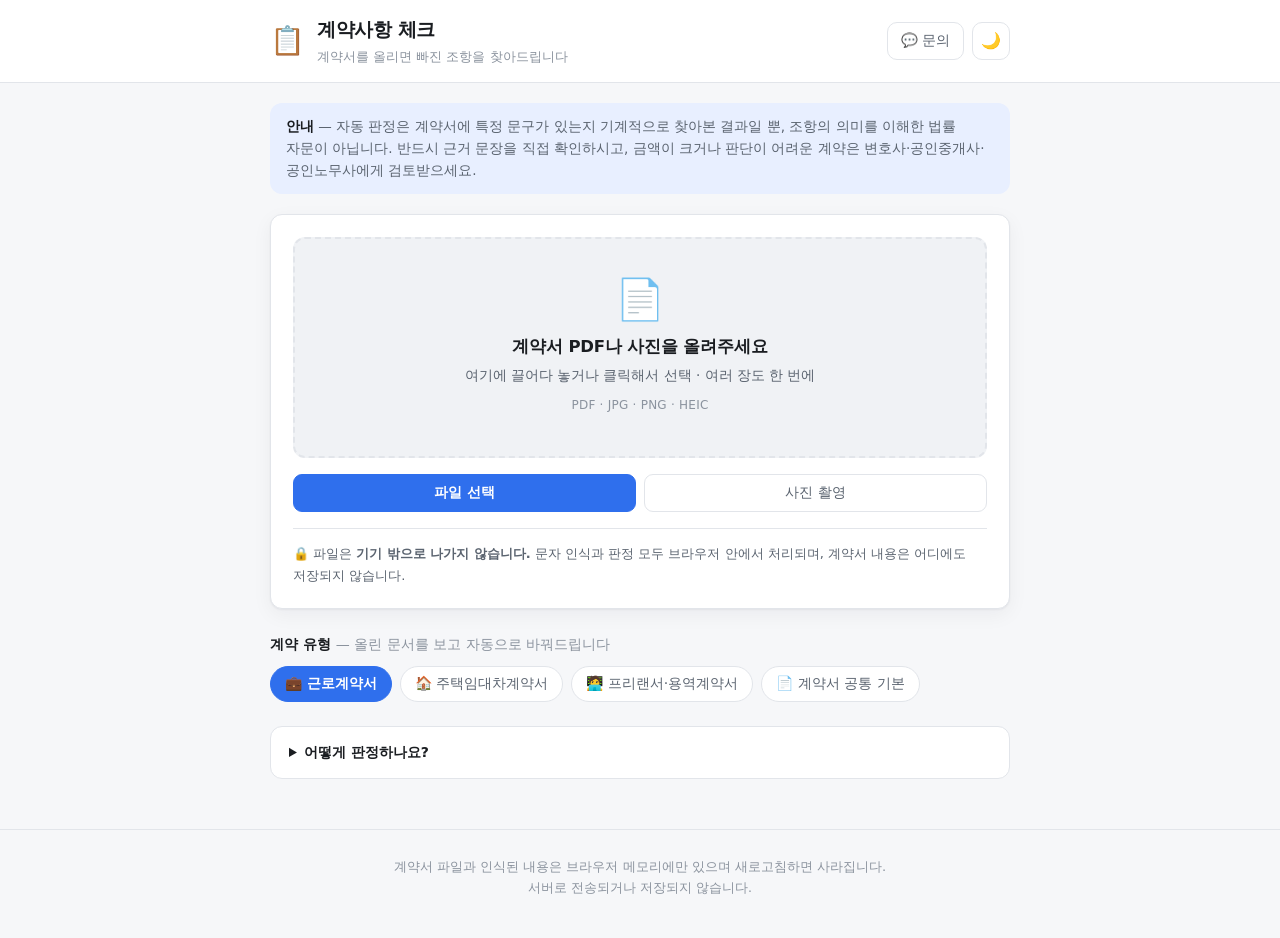
==== index.html @ d576b0f0 "Initial commit: 계약사항 체크 사이트 - PDF/이미지 업로드 후 브라우저 내 OCR로 계약 조항 자동 점검 - 근로/임대차/프리랜서/공통 4개 유형, 규칙 기반 매칭" ====
<!DOCTYPE html>
<html lang="ko">
<head>
  <meta charset="UTF-8">
  <meta name="viewport" content="width=device-width, initial-scale=1.0">
  <title>계약사항 체크 — 계약서를 올리면 자동으로 점검합니다</title>
  <meta name="description" content="근로계약서, 임대차계약서, 프리랜서 용역계약서 PDF나 사진을 올리면 브라우저에서 바로 문자 인식해 빠진 조항과 독소조항을 점검합니다.">
  <link rel="icon" href="data:image/svg+xml,<svg xmlns='http://www.w3.org/2000/svg' viewBox='0 0 100 100'><text y='.9em' font-size='90'>📋</text></svg>">
  <link rel="stylesheet" href="css/style.css">
</head>
<body>
  <a class="skip-link" href="#main">본문으로 건너뛰기</a>

  <header class="site-header">
    <div class="wrap header-inner">
      <div class="brand">
        <span class="brand-mark" aria-hidden="true">📋</span>
        <div>
          <h1>계약사항 체크</h1>
          <p class="brand-sub">계약서를 올리면 빠진 조항을 찾아드립니다</p>
        </div>
      </div>
      <div class="header-actions">
        <button type="button" id="feedbackBtn" class="ghost-btn">
          <span aria-hidden="true">💬</span> 문의
        </button>
        <button type="button" id="themeToggle" class="icon-btn" aria-label="화면 테마 전환">
          <span aria-hidden="true" id="themeIcon">🌙</span>
        </button>
      </div>
    </div>
  </header>

  <main id="main" class="wrap">

    <!-- ===== 1단계: 업로드 ===== -->
    <section id="uploadView">
      <p class="disclaimer" role="note">
        <strong>안내</strong> — 자동 판정은 계약서에 특정 문구가 있는지 기계적으로 찾아본 결과일 뿐,
        조항의 의미를 이해한 법률 자문이 아닙니다. 반드시 근거 문장을 직접 확인하시고,
        금액이 크거나 판단이 어려운 계약은 변호사·공인중개사·공인노무사에게 검토받으세요.
      </p>

      <div class="upload-card">
        <div id="dropzone" class="dropzone" tabindex="0" role="button"
             aria-label="계약서 파일 선택. 클릭하거나 파일을 끌어다 놓으세요.">
          <span class="dz-icon" aria-hidden="true">📄</span>
          <p class="dz-title">계약서 PDF나 사진을 올려주세요</p>
          <p class="dz-sub">여기에 끌어다 놓거나 클릭해서 선택 · 여러 장도 한 번에</p>
          <p class="dz-formats">PDF · JPG · PNG · HEIC</p>
        </div>

        <input type="file" id="fileInput" accept="application/pdf,image/*" multiple hidden>
        <input type="file" id="cameraInput" accept="image/*" capture="environment" multiple hidden>

        <div class="upload-actions">
          <button type="button" class="btn btn-primary" id="pickBtn">파일 선택</button>
          <button type="button" class="btn" id="cameraBtn">사진 촬영</button>
        </div>

        <p class="privacy-note">
          🔒 파일은 <strong>기기 밖으로 나가지 않습니다.</strong> 문자 인식과 판정 모두 브라우저 안에서 처리되며,
          계약서 내용은 어디에도 저장되지 않습니다.
        </p>
      </div>

      <div class="type-picker">
        <p class="picker-label">계약 유형 <span class="picker-hint">— 올린 문서를 보고 자동으로 바꿔드립니다</span></p>
        <div class="type-tabs-inner" id="typeTabs" role="tablist"></div>
      </div>

      <details class="how-it-works">
        <summary>어떻게 판정하나요?</summary>
        <ol>
          <li><strong>PDF는 텍스트를 그대로 읽습니다.</strong> 문자 인식을 거치지 않으므로 오차가 거의 없습니다.</li>
          <li><strong>사진과 스캔본만 문자 인식(OCR)을 씁니다.</strong> 흑백 변환·이진화·해상도 보정을 거쳐 인식률을 높입니다.</li>
          <li><strong>띄어쓰기를 모두 지우고 비교합니다.</strong> 문자 인식이 넣는 엉뚱한 공백을 무시하기 위해서입니다.</li>
          <li><strong>단어 하나가 아니라 조합으로 찾습니다.</strong> 예를 들어 임금 조항은 "임금·급여·보수" 중 하나와 "지급·계산·산정" 중 하나가 함께 있어야 인정합니다.</li>
          <li><strong>오탈자를 어느 정도 감안합니다.</strong> 인식 오류로 글자가 어긋나도 비슷하면 찾아냅니다.</li>
          <li><strong>본문으로 알 수 없는 항목은 판정하지 않습니다.</strong> 등기부 확인처럼 문서 밖의 일은 "직접 확인"으로 남깁니다.</li>
        </ol>
      </details>
    </section>

    <!-- ===== 2단계: 진행 중 ===== -->
    <section id="progressView" hidden aria-live="polite">
      <div class="progress-card">
        <div class="spinner" aria-hidden="true"></div>
        <p class="progress-message" id="progressMessage">준비 중…</p>
        <div class="progress" role="progressbar" aria-valuemin="0" aria-valuemax="100" aria-valuenow="0" id="workBar">
          <div class="progress-fill" id="workFill"></div>
        </div>
        <p class="progress-hint" id="progressHint">문자 인식은 사진 한 장에 10~30초 정도 걸립니다.</p>
        <button type="button" class="btn btn-ghost" id="cancelBtn">취소</button>
      </div>
    </section>

    <!-- ===== 3단계: 결과 ===== -->
    <section id="resultView" hidden>
      <div class="result-head">
        <div>
          <h2 id="resultTitle">근로계약서</h2>
          <p class="result-meta" id="resultMeta"></p>
        </div>
        <button type="button" class="btn" id="restartBtn">다른 계약서 올리기</button>
      </div>

      <div id="qualityWarning" class="warn-box" hidden></div>
      <div id="typeSuggestion" class="suggest-box" hidden></div>

      <div class="score-grid">
        <div class="score-cell st-danger-cell">
          <span class="score-value" id="countDanger">0</span>
          <span class="score-caption">위험 발견</span>
        </div>
        <div class="score-cell st-missing-cell">
          <span class="score-value" id="countMissing">0</span>
          <span class="score-caption">못 찾음</span>
        </div>
        <div class="score-cell st-review-cell">
          <span class="score-value" id="countReview">0</span>
          <span class="score-caption">직접 확인</span>
        </div>
        <div class="score-cell st-ok-cell">
          <span class="score-value" id="countOk">0</span>
          <span class="score-caption">확인됨</span>
        </div>
      </div>

      <p class="result-summary" id="resultSummary"></p>

      <div class="result-tabs">
        <div class="type-tabs-inner" id="resultTypeTabs" role="tablist"></div>
      </div>

      <div class="toolbar">
        <label class="switch">
          <input type="checkbox" id="filterToggle">
          <span>문제 있는 항목만 보기</span>
        </label>
        <div class="toolbar-actions">
          <button type="button" class="btn btn-ghost" id="printBtn">인쇄 / PDF 저장</button>
        </div>
      </div>

      <div id="checklist" class="checklist"></div>

      <details class="raw-text">
        <summary>인식된 원문 보기 <span id="rawCount" class="raw-count"></span></summary>
        <p class="raw-hint">판정이 이상하다면 여기서 문자 인식이 제대로 됐는지 확인해보세요. 글자가 심하게 깨졌다면 더 밝은 곳에서 정면으로 다시 찍어주세요.</p>
        <pre id="rawText"></pre>
      </details>
    </section>

    <div id="errorBox" class="error-box" hidden></div>
  </main>

  <footer class="site-footer">
    <div class="wrap">
      <p>계약서 파일과 인식된 내용은 브라우저 메모리에만 있으며 새로고침하면 사라집니다.</p>
      <p class="footer-sub">서버로 전송되거나 저장되지 않습니다.</p>
    </div>
  </footer>

  <!-- ===== 익명 문의함 ===== -->
  <dialog id="feedbackDialog" class="fb-dialog" aria-labelledby="fbTitle">
    <div class="fb-head">
      <h2 id="fbTitle">문의하기</h2>
      <button type="button" id="fbClose" class="icon-btn" aria-label="닫기">✕</button>
    </div>

    <p class="fb-anon">
      🕶️ <strong>익명으로 접수됩니다.</strong> 이메일이나 기기 정보 같은 신원 정보는 수집하지 않습니다.
      비밀번호는 기기 안에서 암호화되어 전송되며 저장되지 않습니다.
    </p>

    <div id="fbOffline" class="fb-offline" hidden>
      아직 문의함 서버가 연결되지 않았습니다. <code>js/config.js</code>에 Supabase 정보를 입력하면 바로 동작합니다.
      설정 방법은 <code>docs/supabase-setup.sql</code> 맨 위에 적혀 있습니다.
    </div>

    <div class="fb-tabs" role="tablist">
      <button type="button" id="fbTabWrite" class="fb-tab" role="tab" aria-selected="true">문의 남기기</button>
      <button type="button" id="fbTabLookup" class="fb-tab" role="tab" aria-selected="false">내 문의 확인</button>
    </div>

    <!-- 문의 작성 -->
    <div id="fbPanelWrite" class="fb-panel">
      <label class="fb-label" for="fbCategory">어떤 내용인가요?</label>
      <select id="fbCategory" class="fb-input">
        <option value="accuracy">판정이 틀렸어요</option>
        <option value="bug">오류 신고</option>
        <option value="idea">개선 제안</option>
        <option value="etc">기타</option>
      </select>

      <label class="fb-label" for="fbBody">불편한 점을 적어주세요</label>
      <textarea id="fbBody" class="fb-input fb-textarea" rows="6" maxlength="2000"
                placeholder="어떤 계약서를 올렸을 때, 어떤 항목이, 어떻게 잘못 나왔는지 적어주시면 고치는 데 큰 도움이 됩니다."></textarea>
      <p class="fb-count" id="fbCharCount">0 / 2000</p>

      <label class="fb-label" for="fbPassword">비밀번호</label>
      <input type="password" id="fbPassword" class="fb-input" autocomplete="new-password"
             placeholder="4자 이상 — 나중에 답변을 확인할 때 필요합니다">

      <div id="fbWriteError" class="fb-error" hidden></div>
      <button type="button" id="fbSubmit" class="btn btn-primary fb-action">문의 보내기</button>
    </div>

    <!-- 내 문의 조회 -->
    <div id="fbPanelLookup" class="fb-panel" hidden>
      <label class="fb-label" for="fbTicket">문의번호</label>
      <input type="text" id="fbTicket" class="fb-input fb-code-input" maxlength="8"
             autocomplete="off" placeholder="예: ABCD2345">

      <label class="fb-label" for="fbLookupPassword">비밀번호</label>
      <input type="password" id="fbLookupPassword" class="fb-input" autocomplete="off"
             placeholder="문의할 때 정한 비밀번호">

      <div id="fbLookupError" class="fb-error" hidden></div>
      <button type="button" id="fbLookup" class="btn btn-primary fb-action">조회하기</button>

      <p class="fb-note">
        문의번호를 잃어버리면 익명 특성상 글을 찾을 방법이 없습니다. 새로 문의를 남겨주세요.
      </p>
    </div>

    <!-- 접수 완료 / 조회 결과 -->
    <div id="fbPanelResult" class="fb-panel" hidden></div>
  </dialog>

  <script src="js/config.js"></script>
  <script src="js/data.js"></script>
  <script src="js/match.js"></script>
  <script src="js/extract.js"></script>
  <script src="js/app.js"></script>
  <script src="js/feedback.js"></script>
</body>
</html>
---- css/style.css ----
/* ===== 기본 토큰 ===== */
:root {
  --bg: #f6f7f9;
  --surface: #ffffff;
  --surface-2: #f0f2f5;
  --border: #e2e5ea;
  --text: #1a1d21;
  --text-soft: #5b6470;
  --text-faint: #8b939e;
  --accent: #2f6fed;
  --accent-soft: #e8efff;

  --must: #c2410c;  --must-bg: #fff1e8;
  --good: #3f6212;  --good-bg: #f0f7e4;
  --risk: #b91c1c;  --risk-bg: #fdeaea;

  --ok: #16794a;      --ok-bg: #e7f5ee;
  --missing: #92400e; --missing-bg: #fdf3e3;
  --danger: #b91c1c;  --danger-bg: #fdeaea;
  --review: #1e5aa8;  --review-bg: #e8f0fb;
  --manual: #5b6470;  --manual-bg: #eef0f3;

  --radius: 12px;
  --shadow: 0 1px 2px rgba(16, 24, 40, .05), 0 6px 20px rgba(16, 24, 40, .05);
}

html[data-theme="dark"] {
  --bg: #14171c;
  --surface: #1c2026;
  --surface-2: #23282f;
  --border: #333a43;
  --text: #e8eaee;
  --text-soft: #a3acb8;
  --text-faint: #78818d;
  --accent: #6fa0ff;
  --accent-soft: #1e2c47;

  --must: #fb923c;  --must-bg: #3a2415;
  --good: #a3c76d;  --good-bg: #23301a;
  --risk: #f87171;  --risk-bg: #3a1d1d;

  --ok: #4ade80;      --ok-bg: #14301f;
  --missing: #fbbf24; --missing-bg: #33280f;
  --danger: #f87171;  --danger-bg: #3a1d1d;
  --review: #7dabff;  --review-bg: #1a2942;
  --manual: #a3acb8;  --manual-bg: #262b33;

  --shadow: 0 1px 2px rgba(0, 0, 0, .3), 0 6px 20px rgba(0, 0, 0, .25);
}

* { box-sizing: border-box; }
html { -webkit-text-size-adjust: 100%; }

body {
  margin: 0;
  background: var(--bg);
  color: var(--text);
  font-family: "Pretendard", -apple-system, BlinkMacSystemFont, "Segoe UI",
               "Malgun Gothic", "맑은 고딕", system-ui, sans-serif;
  line-height: 1.65;
  word-break: keep-all;
}

.wrap { width: 100%; max-width: 780px; margin: 0 auto; padding: 0 20px; }

.skip-link { position: absolute; left: -9999px; }
.skip-link:focus {
  left: 12px; top: 12px; z-index: 100;
  background: var(--surface); padding: 10px 16px;
  border-radius: 8px; border: 1px solid var(--border);
}

/* ===== 헤더 ===== */
.site-header {
  background: var(--surface);
  border-bottom: 1px solid var(--border);
  position: sticky; top: 0; z-index: 20;
}
.header-inner {
  display: flex; align-items: center; justify-content: space-between;
  gap: 16px; padding-top: 14px; padding-bottom: 14px;
}
.brand { display: flex; align-items: center; gap: 12px; }
.brand-mark { font-size: 28px; line-height: 1; }
.brand h1 { margin: 0; font-size: 19px; font-weight: 700; letter-spacing: -.02em; }
.brand-sub { margin: 1px 0 0; font-size: 13px; color: var(--text-faint); }

.header-actions { display: flex; align-items: center; gap: 8px; flex-shrink: 0; }

.icon-btn {
  width: 38px; height: 38px; border-radius: 10px;
  border: 1px solid var(--border); background: var(--surface);
  color: var(--text); font-size: 16px; cursor: pointer; flex-shrink: 0;
}
.icon-btn:hover { background: var(--surface-2); }

.ghost-btn {
  height: 38px; padding: 0 13px; border-radius: 10px;
  border: 1px solid var(--border); background: var(--surface);
  color: var(--text-soft); font-size: 13.5px; font-family: inherit;
  cursor: pointer; white-space: nowrap;
}
.ghost-btn:hover { background: var(--surface-2); color: var(--text); }

/* ===== 문의함 ===== */
.fb-dialog {
  width: min(520px, calc(100vw - 32px));
  padding: 22px; border: 1px solid var(--border); border-radius: 14px;
  background: var(--surface); color: var(--text);
  box-shadow: 0 20px 60px rgba(0, 0, 0, .25);
}
.fb-dialog::backdrop { background: rgba(10, 12, 16, .5); }

.fb-head {
  display: flex; align-items: center; justify-content: space-between;
  gap: 12px; margin-bottom: 14px;
}
.fb-head h2 { margin: 0; font-size: 18px; letter-spacing: -.02em; }

.fb-anon {
  margin: 0 0 14px; padding: 11px 14px;
  background: var(--surface-2); border-radius: 10px;
  font-size: 12.5px; color: var(--text-soft); line-height: 1.6;
}
.fb-anon strong { color: var(--text); }

.fb-offline {
  margin: 0 0 14px; padding: 11px 14px;
  background: var(--missing-bg); color: var(--missing);
  border-radius: 10px; font-size: 12.5px; line-height: 1.6;
}
.fb-offline code {
  background: rgba(0, 0, 0, .08); padding: 1px 5px; border-radius: 4px; font-size: 12px;
}

.fb-tabs {
  display: flex; gap: 6px; margin-bottom: 16px;
  padding: 4px; background: var(--surface-2); border-radius: 10px;
}
.fb-tab {
  flex: 1; padding: 8px 10px; border: none; border-radius: 7px;
  background: transparent; color: var(--text-soft);
  font-size: 13.5px; font-family: inherit; font-weight: 500; cursor: pointer;
}
.fb-tab[aria-selected="true"] {
  background: var(--surface); color: var(--text); font-weight: 600;
  box-shadow: 0 1px 3px rgba(0, 0, 0, .08);
}

.fb-label {
  display: block; margin: 14px 0 6px;
  font-size: 13px; font-weight: 600; color: var(--text-soft);
}
.fb-panel > .fb-label:first-child { margin-top: 0; }

.fb-input {
  width: 100%; padding: 10px 12px;
  border: 1px solid var(--border); border-radius: 9px;
  background: var(--bg); color: var(--text);
  font-size: 14px; font-family: inherit;
}
.fb-input:focus { outline: 2px solid var(--accent); outline-offset: -1px; border-color: var(--accent); }
.fb-input:disabled { opacity: .55; cursor: not-allowed; }

.fb-textarea { resize: vertical; min-height: 110px; line-height: 1.6; }
.fb-code-input { font-size: 17px; letter-spacing: .16em; text-transform: uppercase; font-weight: 600; }
.fb-count { margin: 5px 0 0; font-size: 11.5px; color: var(--text-faint); text-align: right; }

.fb-error {
  margin-top: 12px; padding: 10px 13px;
  background: var(--danger-bg); color: var(--danger);
  border-radius: 9px; font-size: 13px;
}

.fb-action { width: 100%; margin-top: 16px; padding: 11px; }
.fb-action:disabled { opacity: .55; cursor: not-allowed; }

.fb-note { margin: 14px 0 0; font-size: 12.5px; color: var(--text-faint); line-height: 1.6; }

.fb-result-title { margin: 0 0 14px; font-size: 16px; font-weight: 700; }

.fb-ticket {
  display: flex; align-items: center; justify-content: space-between; gap: 12px;
  padding: 16px 18px; background: var(--accent-soft); border-radius: 11px;
}
.fb-ticket strong {
  font-size: 25px; letter-spacing: .16em; font-weight: 700;
  color: var(--accent); font-variant-numeric: tabular-nums;
}

.fb-view-head { display: flex; align-items: center; gap: 10px; flex-wrap: wrap; margin-bottom: 12px; }
.fb-view-meta { font-size: 12.5px; color: var(--text-faint); }

.fb-status { padding: 3px 10px; border-radius: 999px; font-size: 12px; font-weight: 700; }
.fb-status-received  { background: var(--manual-bg);  color: var(--manual); }
.fb-status-reviewing { background: var(--review-bg);  color: var(--review); }
.fb-status-done      { background: var(--ok-bg);      color: var(--ok); }
.fb-status-rejected  { background: var(--missing-bg); color: var(--missing); }

.fb-view-body {
  margin: 0; padding: 13px 15px;
  background: var(--surface-2); border-radius: 10px;
  font-size: 13.5px; line-height: 1.7; white-space: pre-wrap;
}

.fb-reply {
  margin-top: 12px; padding: 13px 15px;
  background: var(--ok-bg); border-radius: 10px;
}
.fb-reply-label {
  display: block; margin-bottom: 5px;
  font-size: 12px; font-weight: 700; color: var(--ok);
}
.fb-reply-text { margin: 0; font-size: 13.5px; line-height: 1.7; white-space: pre-wrap; }

.fb-panel .btn { width: 100%; margin-top: 16px; }
.fb-ticket .btn { width: auto; margin-top: 0; flex-shrink: 0; }

/* ===== 공통 박스 ===== */
.disclaimer {
  margin: 20px 0 0; padding: 12px 16px;
  background: var(--accent-soft); border-radius: var(--radius);
  font-size: 13.5px; color: var(--text-soft);
}
.disclaimer strong { color: var(--text); }

.warn-box, .suggest-box, .error-box {
  margin: 16px 0 0; padding: 12px 16px;
  border-radius: var(--radius); font-size: 13.5px;
}
.warn-box { background: var(--missing-bg); color: var(--missing); }
.suggest-box { background: var(--review-bg); color: var(--review); }
.error-box { background: var(--danger-bg); color: var(--danger); }

/* ===== 업로드 ===== */
.upload-card {
  margin-top: 20px; padding: 22px;
  background: var(--surface); border: 1px solid var(--border);
  border-radius: var(--radius); box-shadow: var(--shadow);
}

.dropzone {
  padding: 40px 20px; text-align: center; cursor: pointer;
  border: 2px dashed var(--border); border-radius: var(--radius);
  background: var(--surface-2); transition: border-color .15s, background .15s;
}
.dropzone:hover, .dropzone:focus-visible, .dropzone.is-over {
  border-color: var(--accent); background: var(--accent-soft); outline: none;
}
.dz-icon { font-size: 40px; line-height: 1; }
.dz-title { margin: 12px 0 4px; font-size: 16.5px; font-weight: 700; letter-spacing: -.01em; }
.dz-sub { margin: 0; font-size: 13.5px; color: var(--text-soft); }
.dz-formats { margin: 10px 0 0; font-size: 12px; color: var(--text-faint); letter-spacing: .02em; }

.upload-actions { display: flex; gap: 8px; margin-top: 16px; }
.upload-actions .btn { flex: 1; }

.privacy-note {
  margin: 16px 0 0; padding-top: 14px; border-top: 1px solid var(--border);
  font-size: 13px; color: var(--text-soft);
}

/* ===== 유형 선택 ===== */
.type-picker { margin-top: 24px; }
.picker-label { margin: 0 0 10px; font-size: 14px; font-weight: 600; }
.picker-hint { font-weight: 400; color: var(--text-faint); }

.result-tabs { margin: 20px 0 0; }

.type-tabs-inner {
  display: flex; gap: 8px; flex-wrap: wrap;
}

.type-tab {
  display: inline-flex; align-items: center; gap: 7px;
  padding: 8px 14px; border: 1px solid var(--border); border-radius: 999px;
  background: var(--surface); color: var(--text-soft);
  font-size: 14px; font-family: inherit; font-weight: 500;
  white-space: nowrap; cursor: pointer;
  transition: background .15s, color .15s, border-color .15s;
}
.type-tab:hover { background: var(--surface-2); }
.type-tab[aria-selected="true"] {
  background: var(--accent); border-color: var(--accent); color: #fff; font-weight: 600;
}

/* ===== 설명 아코디언 ===== */
.how-it-works {
  margin-top: 24px; padding: 14px 18px;
  background: var(--surface); border: 1px solid var(--border); border-radius: var(--radius);
  font-size: 13.5px; color: var(--text-soft);
}
.how-it-works summary { cursor: pointer; font-weight: 600; color: var(--text); font-size: 14px; }
.how-it-works ol { margin: 12px 0 0; padding-left: 20px; }
.how-it-works li { margin-bottom: 7px; }
.how-it-works strong { color: var(--text); }

/* ===== 진행 ===== */
.progress-card {
  margin-top: 40px; padding: 34px 24px; text-align: center;
  background: var(--surface); border: 1px solid var(--border);
  border-radius: var(--radius); box-shadow: var(--shadow);
}
.spinner {
  width: 34px; height: 34px; margin: 0 auto 16px;
  border: 3px solid var(--border); border-top-color: var(--accent);
  border-radius: 50%; animation: spin .8s linear infinite;
}
@keyframes spin { to { transform: rotate(360deg); } }

.progress-message { margin: 0 0 16px; font-size: 15px; font-weight: 600; }

.progress {
  height: 8px; background: var(--surface-2);
  border-radius: 999px; overflow: hidden;
}
.progress-fill {
  height: 100%; width: 0; background: var(--accent);
  border-radius: 999px; transition: width .3s ease;
}
.progress-fill.indeterminate {
  width: 35%; animation: slide 1.2s ease-in-out infinite;
}
@keyframes slide {
  0% { margin-left: 0; } 50% { margin-left: 65%; } 100% { margin-left: 0; }
}

.progress-hint { margin: 14px 0 18px; font-size: 13px; color: var(--text-faint); }

/* ===== 결과 요약 ===== */
.result-head {
  display: flex; align-items: flex-start; justify-content: space-between;
  gap: 16px; margin-top: 24px;
}
.result-head h2 { margin: 0; font-size: 21px; letter-spacing: -.02em; }
.result-meta { margin: 5px 0 0; font-size: 13px; color: var(--text-faint); }

.score-grid {
  display: grid; grid-template-columns: repeat(4, 1fr);
  gap: 8px; margin-top: 20px;
}
.score-cell {
  padding: 14px 10px; text-align: center;
  border-radius: var(--radius); border: 1px solid var(--border);
  background: var(--surface);
}
.score-value {
  display: block; font-size: 24px; font-weight: 700;
  font-variant-numeric: tabular-nums; letter-spacing: -.02em; line-height: 1.2;
}
.score-caption { font-size: 12px; color: var(--text-faint); }

.st-danger-cell  { background: var(--danger-bg); }
.st-danger-cell  .score-value { color: var(--danger); }
.st-missing-cell { background: var(--missing-bg); }
.st-missing-cell .score-value { color: var(--missing); }
.st-review-cell  { background: var(--review-bg); }
.st-review-cell  .score-value { color: var(--review); }
.st-ok-cell      { background: var(--ok-bg); }
.st-ok-cell      .score-value { color: var(--ok); }

.result-summary { margin: 16px 0 0; font-size: 14px; color: var(--text-soft); }
.result-summary strong { color: var(--danger); }

/* ===== 툴바 ===== */
.toolbar {
  display: flex; align-items: center; justify-content: space-between;
  flex-wrap: wrap; gap: 12px;
  margin-top: 20px; padding-top: 16px; border-top: 1px solid var(--border);
}
.switch {
  display: inline-flex; align-items: center; gap: 8px;
  font-size: 14px; color: var(--text-soft); cursor: pointer; user-select: none;
}
.switch input { width: 16px; height: 16px; accent-color: var(--accent); cursor: pointer; }
.toolbar-actions { display: flex; gap: 8px; }

.btn {
  padding: 9px 16px; border-radius: 9px;
  border: 1px solid var(--border); background: var(--surface);
  color: var(--text-soft); font-size: 14px; font-family: inherit; cursor: pointer;
  transition: background .15s, color .15s;
}
.btn:hover { background: var(--surface-2); color: var(--text); }
.btn-primary {
  background: var(--accent); border-color: var(--accent);
  color: #fff; font-weight: 600;
}
.btn-primary:hover { background: var(--accent); color: #fff; opacity: .9; }

/* ===== 체크리스트 ===== */
.checklist { margin: 22px 0 0; }
.section { margin-bottom: 28px; }
.section-title {
  margin: 0 0 12px; font-size: 15px; font-weight: 700;
  color: var(--text-soft); letter-spacing: -.01em;
}

.item-list { list-style: none; margin: 0; padding: 0; display: flex; flex-direction: column; gap: 10px; }

.item {
  padding: 15px 17px;
  background: var(--surface); border: 1px solid var(--border);
  border-left: 3px solid var(--border); border-radius: var(--radius);
}
.item-danger  { border-left-color: var(--danger); }
.item-missing { border-left-color: var(--missing); }
.item-review  { border-left-color: var(--review); }
.item-manual  { border-left-color: var(--manual); }
.item-ok      { border-left-color: var(--ok); }

.item-head { display: flex; align-items: baseline; flex-wrap: wrap; gap: 8px; }
.item-title { font-size: 15px; font-weight: 600; letter-spacing: -.01em; }

.status-badge {
  flex-shrink: 0; padding: 2px 9px; border-radius: 6px;
  font-size: 11.5px; font-weight: 700; line-height: 1.6;
}
.st-ok      { background: var(--ok-bg);      color: var(--ok); }
.st-missing { background: var(--missing-bg); color: var(--missing); }
.st-danger  { background: var(--danger-bg);  color: var(--danger); }
.st-review  { background: var(--review-bg);  color: var(--review); }
.st-manual  { background: var(--manual-bg);  color: var(--manual); }

.badge {
  flex-shrink: 0; padding: 2px 8px; border-radius: 999px;
  font-size: 11px; font-weight: 700; line-height: 1.6;
}
.level-must { background: var(--must-bg); color: var(--must); }
.level-good { background: var(--good-bg); color: var(--good); }
.level-risk { background: var(--risk-bg); color: var(--risk); }

.item-desc { margin: 7px 0 0; font-size: 13.5px; color: var(--text-soft); }
.item-note { margin: 8px 0 0; font-size: 13px; color: var(--text-faint); font-style: italic; }

.evidence {
  margin: 11px 0 0; padding: 10px 13px;
  background: var(--surface-2); border-radius: 9px;
}
.evidence-label {
  display: block; font-size: 11.5px; font-weight: 700;
  color: var(--text-faint); margin-bottom: 4px;
}
.evidence-text { margin: 0; font-size: 13px; color: var(--text-soft); line-height: 1.6; }
.evidence-text mark {
  background: var(--accent-soft); color: var(--text);
  padding: 1px 3px; border-radius: 3px; font-weight: 600;
}

.override {
  display: inline-flex; align-items: center; gap: 7px;
  margin-top: 12px; font-size: 13px; color: var(--text-faint);
  cursor: pointer; user-select: none;
}
.override input { width: 15px; height: 15px; accent-color: var(--ok); cursor: pointer; }

.empty-state { text-align: center; padding: 36px 20px; color: var(--text-faint); font-size: 15px; }

/* ===== 원문 ===== */
.raw-text {
  margin-top: 26px; padding: 14px 18px;
  background: var(--surface); border: 1px solid var(--border); border-radius: var(--radius);
}
.raw-text summary { cursor: pointer; font-weight: 600; font-size: 14px; }
.raw-count { font-weight: 400; color: var(--text-faint); font-size: 12.5px; }
.raw-hint { margin: 12px 0 0; font-size: 13px; color: var(--text-faint); }
.raw-text pre {
  margin: 10px 0 0; padding: 12px; max-height: 380px; overflow: auto;
  background: var(--surface-2); border-radius: 8px;
  font-size: 12.5px; line-height: 1.7; white-space: pre-wrap; word-break: break-all;
}

/* ===== 푸터 ===== */
.site-footer {
  margin-top: 50px; padding: 26px 0 40px; border-top: 1px solid var(--border);
  font-size: 13px; color: var(--text-faint); text-align: center;
}
.site-footer p { margin: 0; }
.footer-sub { margin-top: 4px; font-size: 12.5px; }

/* ===== 모바일 ===== */
@media (max-width: 560px) {
  .wrap { padding: 0 14px; }
  .upload-card { padding: 16px; }
  .dropzone { padding: 30px 14px; }
  .score-grid { grid-template-columns: repeat(2, 1fr); }
  .result-head { flex-direction: column; }
  .result-head .btn { width: 100%; }
  .toolbar { flex-direction: column; align-items: stretch; }
  .toolbar-actions .btn { width: 100%; }
  .brand-sub { display: none; }
  .upload-actions { flex-direction: column; }
  .fb-dialog { width: calc(100vw - 20px); padding: 18px 16px; }
  .fb-ticket { flex-direction: column; gap: 10px; }
  .fb-ticket .btn { width: 100%; }
}

/* ===== 인쇄 ===== */
@media print {
  :root {
    --bg: #fff; --surface: #fff; --surface-2: #f7f7f7;
    --border: #ccc; --text: #000; --text-soft: #333;
  }
  .site-header, .toolbar, .site-footer, .skip-link,
  .result-tabs, .raw-text, .restart, #restartBtn, .fb-dialog { display: none !important; }
  .item, .score-cell { box-shadow: none; break-inside: avoid; }
  body { font-size: 12px; }
  .item-desc { font-size: 11px; }
}
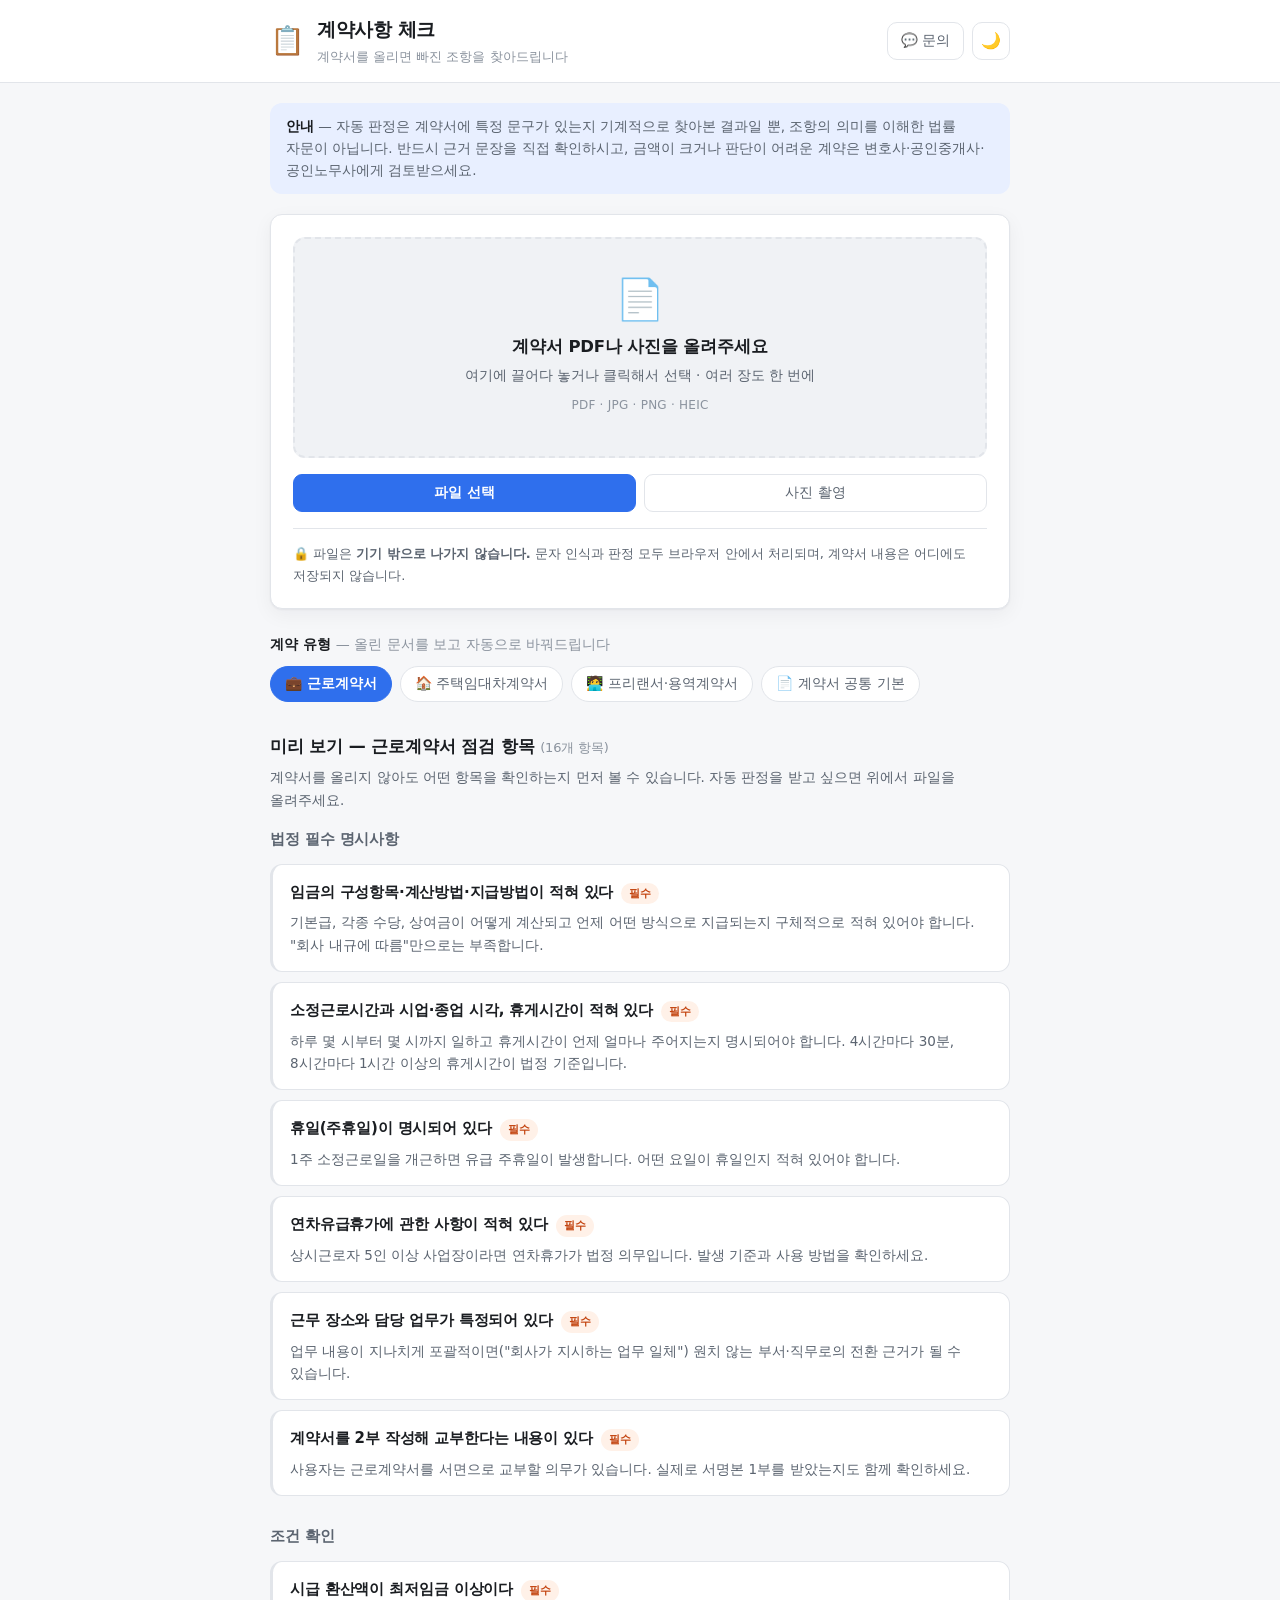
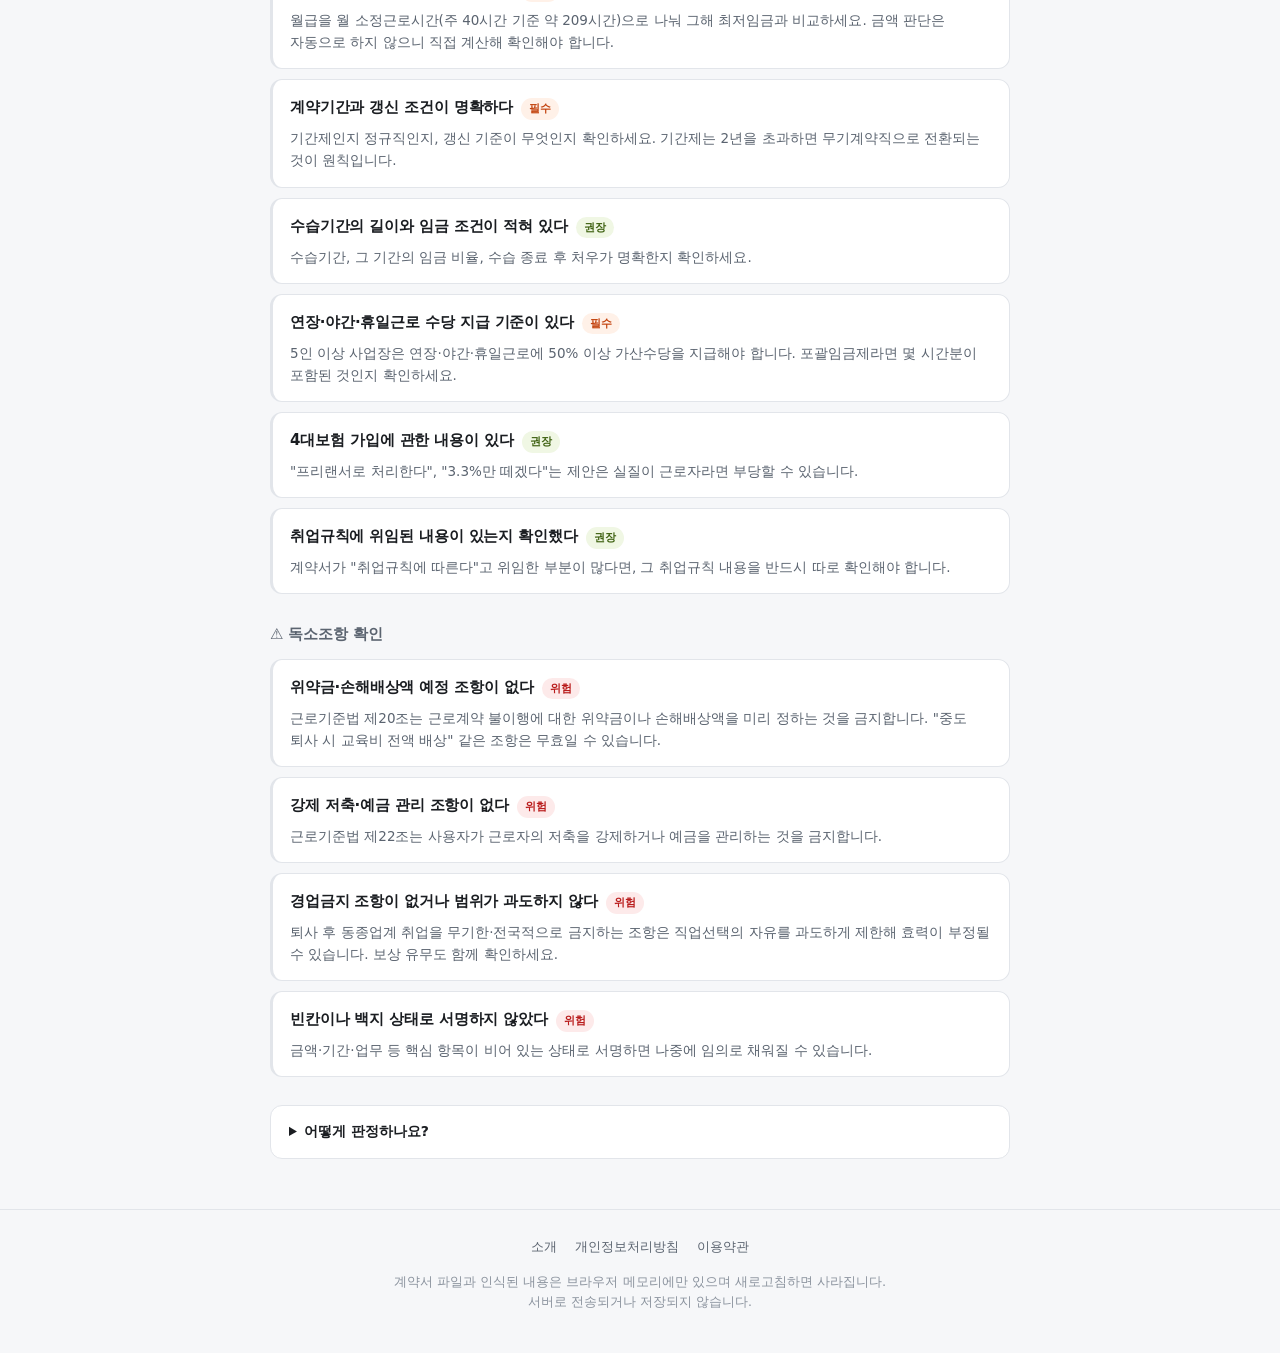
==== commit 7c68838c: "SEO 최적화 및 구글 애드센스 심사 준비 - 개인정보처리방침·이용약관·소개 페이지 추가 (애드센스 필수/권장) - 업로드 없이도 전체 점검 항목이 보이는 정적 미리보기 섹션 추가" ====
--- a/index.html
+++ b/index.html
@@ -5,8 +5,37 @@
   <meta name="viewport" content="width=device-width, initial-scale=1.0">
   <title>계약사항 체크 — 계약서를 올리면 자동으로 점검합니다</title>
   <meta name="description" content="근로계약서, 임대차계약서, 프리랜서 용역계약서 PDF나 사진을 올리면 브라우저에서 바로 문자 인식해 빠진 조항과 독소조항을 점검합니다.">
+  <meta name="robots" content="index, follow">
+  <link rel="canonical" href="https://contract-check-one.vercel.app/">
   <link rel="icon" href="data:image/svg+xml,<svg xmlns='http://www.w3.org/2000/svg' viewBox='0 0 100 100'><text y='.9em' font-size='90'>📋</text></svg>">
   <link rel="stylesheet" href="css/style.css">
+
+  <meta property="og:type" content="website">
+  <meta property="og:locale" content="ko_KR">
+  <meta property="og:site_name" content="계약사항 체크">
+  <meta property="og:title" content="계약사항 체크 — 계약서를 올리면 자동으로 점검합니다">
+  <meta property="og:description" content="근로계약서, 임대차계약서, 프리랜서 용역계약서 PDF나 사진을 올리면 브라우저에서 바로 문자 인식해 빠진 조항과 독소조항을 점검합니다.">
+  <meta property="og:url" content="https://contract-check-one.vercel.app/">
+  <meta property="og:image" content="https://contract-check-one.vercel.app/og-image.svg">
+  <meta name="twitter:card" content="summary_large_image">
+  <meta name="twitter:title" content="계약사항 체크 — 계약서를 올리면 자동으로 점검합니다">
+  <meta name="twitter:description" content="근로계약서, 임대차계약서, 프리랜서 용역계약서 PDF나 사진을 올리면 브라우저에서 바로 문자 인식해 빠진 조항과 독소조항을 점검합니다.">
+  <meta name="twitter:image" content="https://contract-check-one.vercel.app/og-image.svg">
+
+  <script type="application/ld+json">
+  {
+    "@context": "https://schema.org",
+    "@type": "WebApplication",
+    "name": "계약사항 체크",
+    "url": "https://contract-check-one.vercel.app/",
+    "description": "근로계약서, 임대차계약서, 프리랜서 용역계약서 PDF나 사진을 올리면 브라우저에서 바로 문자 인식해 빠진 조항과 독소조항을 점검하는 도구.",
+    "applicationCategory": "UtilitiesApplication",
+    "operatingSystem": "Any",
+    "inLanguage": "ko",
+    "isAccessibleForFree": true,
+    "offers": { "@type": "Offer", "price": "0", "priceCurrency": "KRW" }
+  }
+  </script>
 </head>
 <body>
   <a class="skip-link" href="#main">본문으로 건너뛰기</a>
@@ -16,7 +45,7 @@
       <div class="brand">
         <span class="brand-mark" aria-hidden="true">📋</span>
         <div>
-          <h1>계약사항 체크</h1>
+          <p class="brand-title">계약사항 체크</p>
           <p class="brand-sub">계약서를 올리면 빠진 조항을 찾아드립니다</p>
         </div>
       </div>
@@ -32,6 +61,7 @@
   </header>
 
   <main id="main" class="wrap">
+    <h1 class="visually-hidden">계약사항 체크 — 계약서를 올리면 자동으로 점검합니다</h1>
 
     <!-- ===== 1단계: 업로드 ===== -->
     <section id="uploadView">
@@ -68,6 +98,14 @@
         <p class="picker-label">계약 유형 <span class="picker-hint">— 올린 문서를 보고 자동으로 바꿔드립니다</span></p>
         <div class="type-tabs-inner" id="typeTabs" role="tablist"></div>
       </div>
+
+      <section class="preview-block" aria-labelledby="previewHeading">
+        <div class="preview-head">
+          <h2 id="previewHeading">미리 보기 — <span id="previewTypeName">근로계약서</span> 점검 항목 <span id="previewCount" class="preview-count"></span></h2>
+          <p class="preview-sub">계약서를 올리지 않아도 어떤 항목을 확인하는지 먼저 볼 수 있습니다. 자동 판정을 받고 싶으면 위에서 파일을 올려주세요.</p>
+        </div>
+        <div id="previewList" class="checklist"></div>
+      </section>
 
       <details class="how-it-works">
         <summary>어떻게 판정하나요?</summary>
@@ -157,6 +195,11 @@
 
   <footer class="site-footer">
     <div class="wrap">
+      <nav class="footer-nav" aria-label="사이트 정보">
+        <a href="/about.html">소개</a>
+        <a href="/privacy.html">개인정보처리방침</a>
+        <a href="/terms.html">이용약관</a>
+      </nav>
       <p>계약서 파일과 인식된 내용은 브라우저 메모리에만 있으며 새로고침하면 사라집니다.</p>
       <p class="footer-sub">서버로 전송되거나 저장되지 않습니다.</p>
     </div>
--- a/css/style.css
+++ b/css/style.css
@@ -82,8 +82,13 @@
 }
 .brand { display: flex; align-items: center; gap: 12px; }
 .brand-mark { font-size: 28px; line-height: 1; }
-.brand h1 { margin: 0; font-size: 19px; font-weight: 700; letter-spacing: -.02em; }
+.brand-title { margin: 0; font-size: 19px; font-weight: 700; letter-spacing: -.02em; }
 .brand-sub { margin: 1px 0 0; font-size: 13px; color: var(--text-faint); }
+
+.visually-hidden {
+  position: absolute; width: 1px; height: 1px; padding: 0; margin: -1px;
+  overflow: hidden; clip: rect(0, 0, 0, 0); white-space: nowrap; border: 0;
+}
 
 .header-actions { display: flex; align-items: center; gap: 8px; flex-shrink: 0; }
 
@@ -283,6 +288,16 @@
 .type-tab[aria-selected="true"] {
   background: var(--accent); border-color: var(--accent); color: #fff; font-weight: 600;
 }
+
+/* ===== 업로드 전 미리보기 ===== */
+.preview-block { margin-top: 30px; }
+.preview-head h2 {
+  margin: 0; font-size: 17px; font-weight: 700; letter-spacing: -.01em;
+}
+.preview-count { font-weight: 500; color: var(--text-faint); font-size: 13px; }
+.preview-sub { margin: 6px 0 0; font-size: 13.5px; color: var(--text-soft); }
+.preview-block .checklist { margin-top: 16px; }
+.preview-block .item { border-left: 3px solid var(--border); }
 
 /* ===== 설명 아코디언 ===== */
 .how-it-works {
@@ -477,6 +492,43 @@
 }
 .site-footer p { margin: 0; }
 .footer-sub { margin-top: 4px; font-size: 12.5px; }
+
+.footer-nav {
+  display: flex; justify-content: center; gap: 18px;
+  margin-bottom: 14px; flex-wrap: wrap;
+}
+.footer-nav a {
+  color: var(--text-soft); font-size: 13px; text-decoration: none;
+}
+.footer-nav a:hover { color: var(--accent); text-decoration: underline; }
+
+/* ===== 소개·약관·개인정보 문서 페이지 ===== */
+.doc-page { padding: 36px 0 20px; }
+.doc-page h1 { margin: 0 0 6px; font-size: 25px; letter-spacing: -.02em; }
+.doc-updated { margin: 0 0 28px; font-size: 13px; color: var(--text-faint); }
+
+.doc-body h2 {
+  margin: 30px 0 10px; font-size: 17px; font-weight: 700; letter-spacing: -.01em;
+}
+.doc-body h2:first-child { margin-top: 0; }
+.doc-body p { margin: 0 0 12px; font-size: 14.5px; color: var(--text-soft); }
+.doc-body ul { margin: 0 0 12px; padding-left: 20px; }
+.doc-body li { margin-bottom: 6px; font-size: 14.5px; color: var(--text-soft); }
+.doc-body strong { color: var(--text); }
+.doc-body a { color: var(--accent); }
+
+.doc-note {
+  margin: 0 0 24px; padding: 12px 16px;
+  background: var(--accent-soft); border-radius: var(--radius);
+  font-size: 13.5px; color: var(--text-soft);
+}
+.doc-note strong { color: var(--text); }
+
+.back-link {
+  display: inline-flex; align-items: center; gap: 6px;
+  margin-bottom: 20px; font-size: 13.5px; color: var(--text-soft); text-decoration: none;
+}
+.back-link:hover { color: var(--accent); }
 
 /* ===== 모바일 ===== */
 @media (max-width: 560px) {
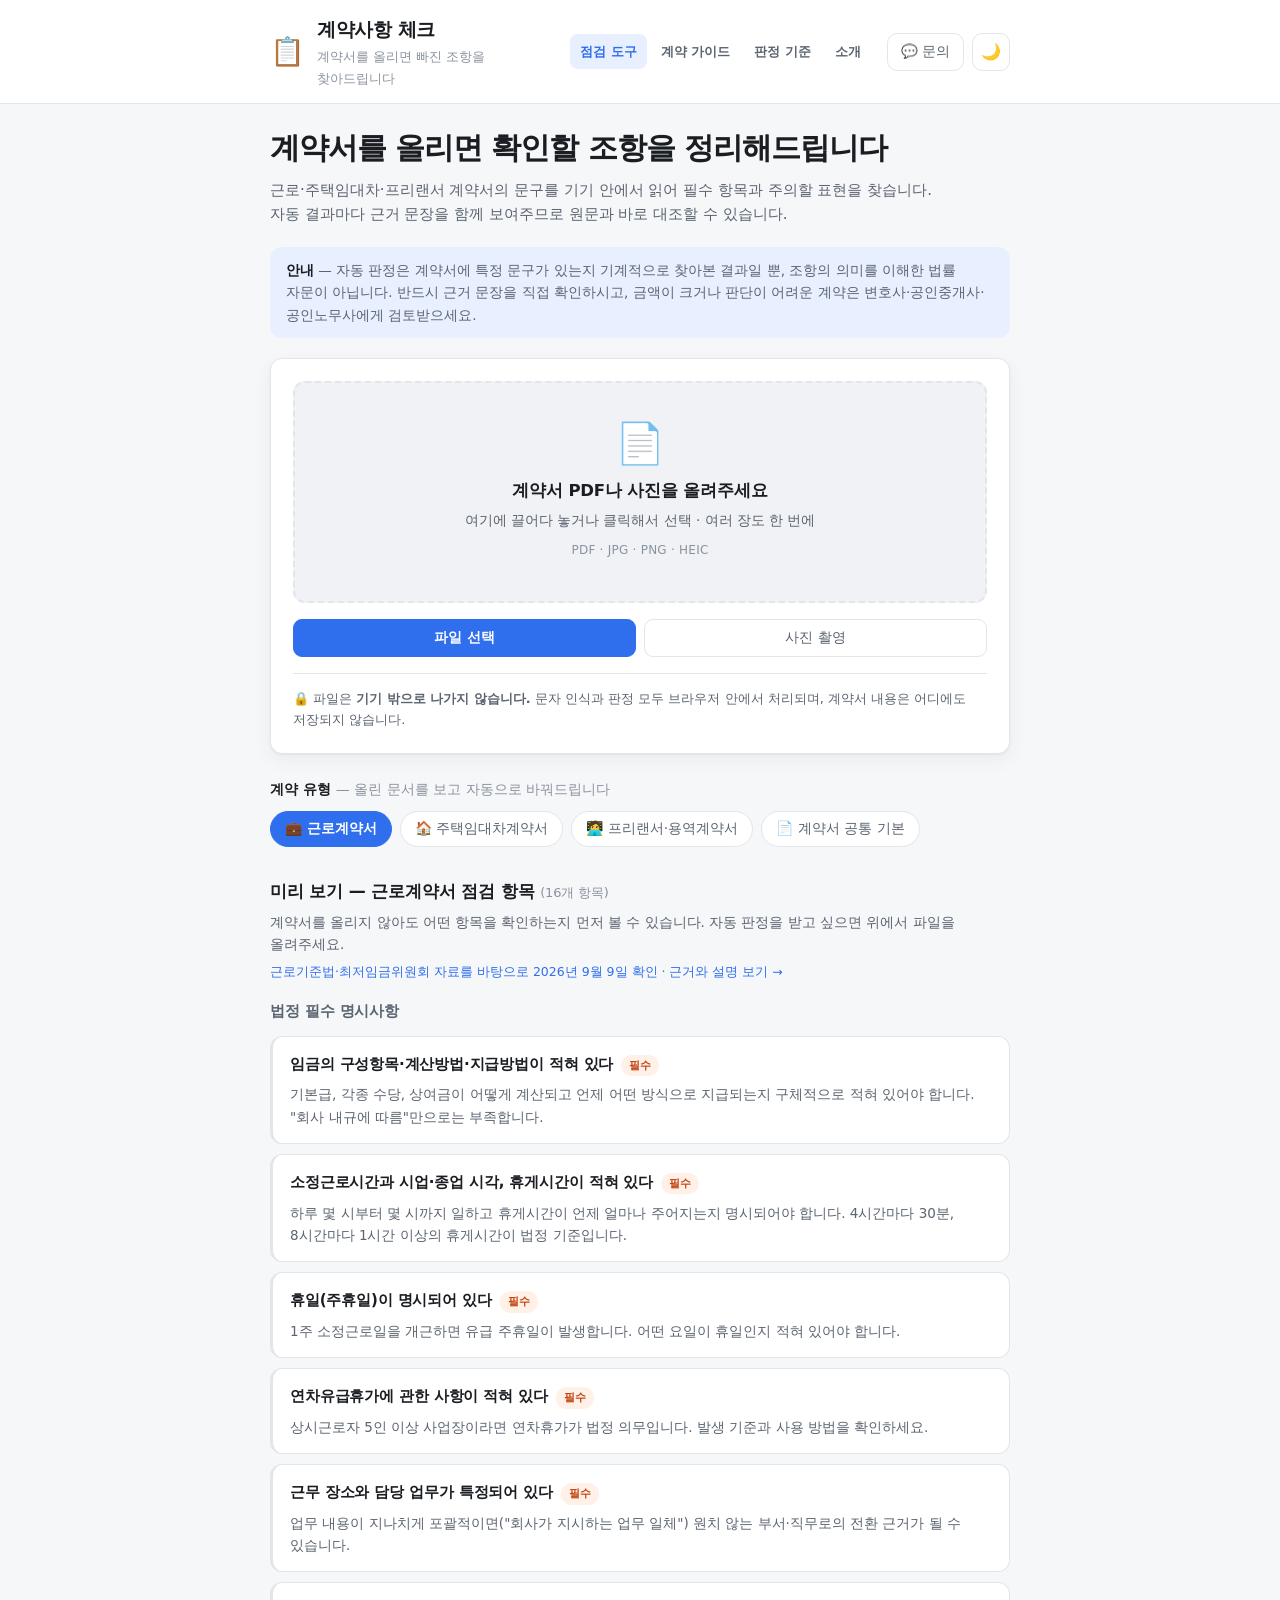
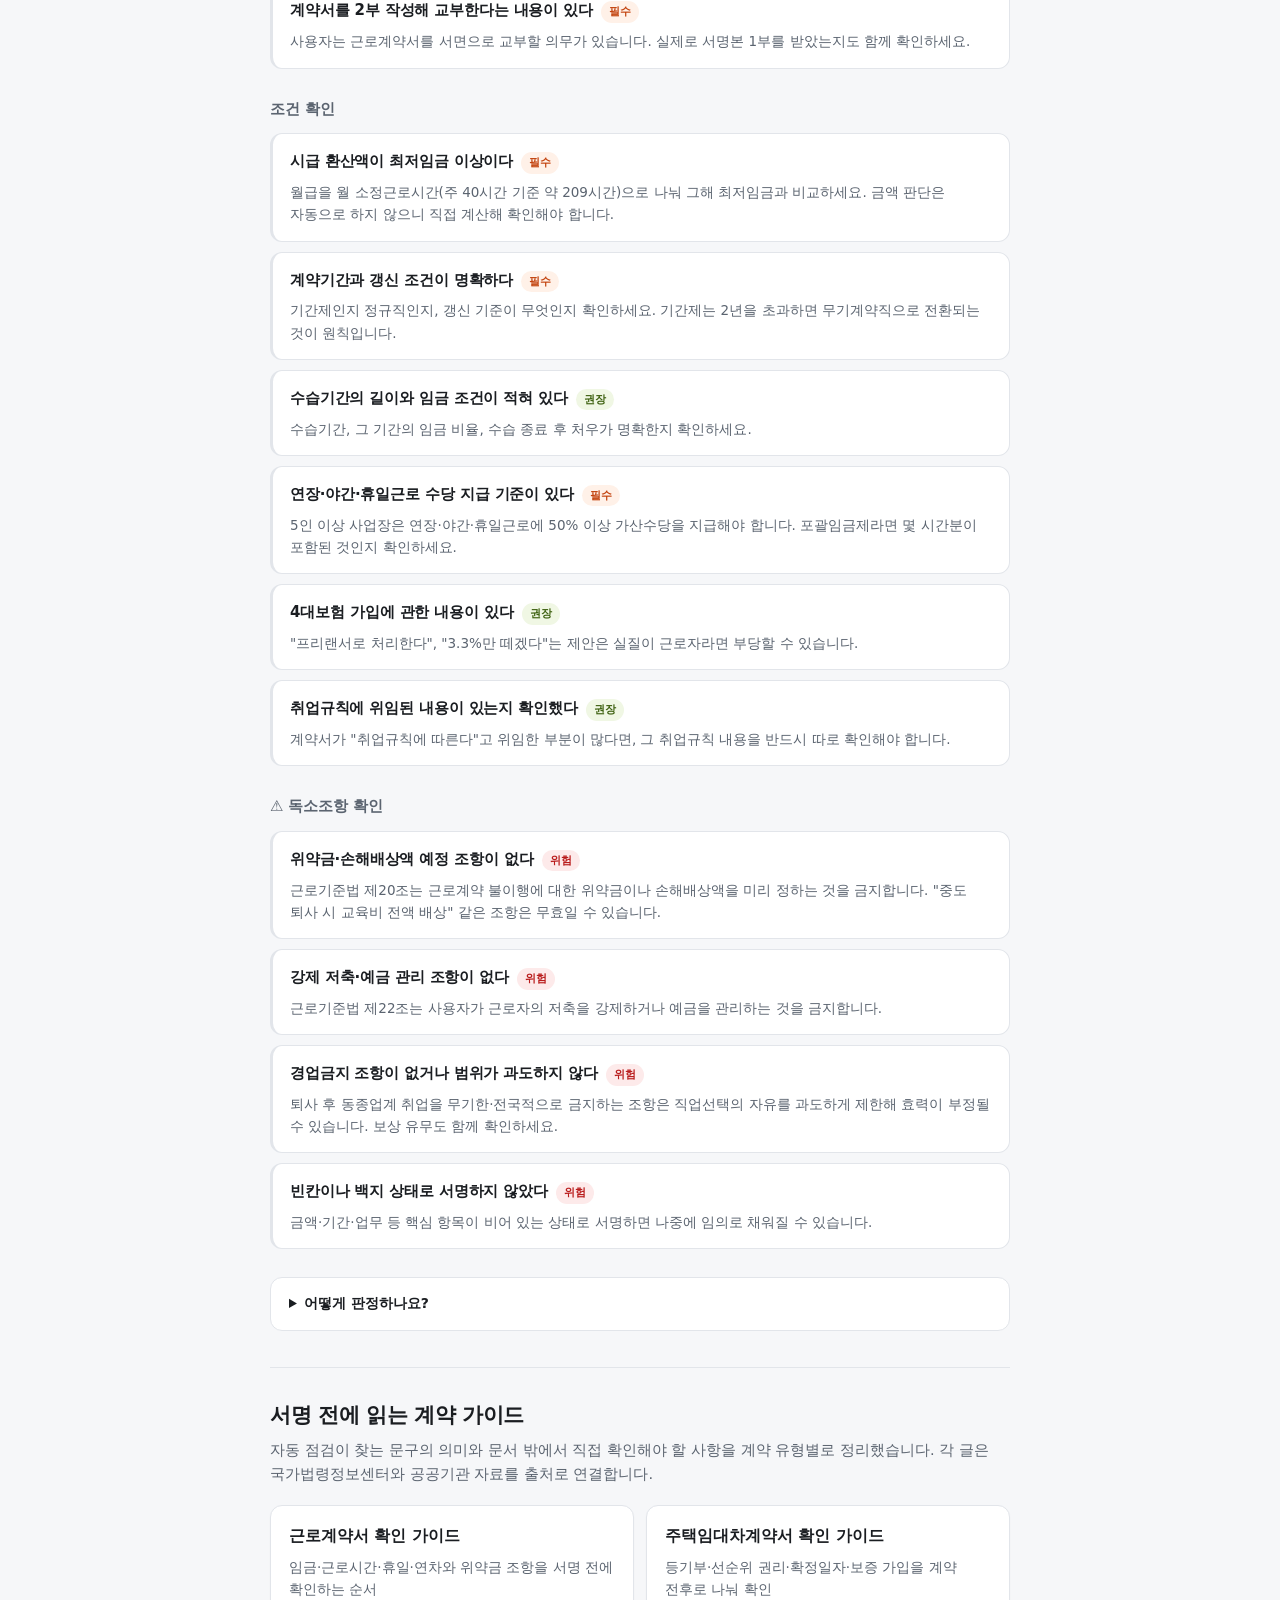
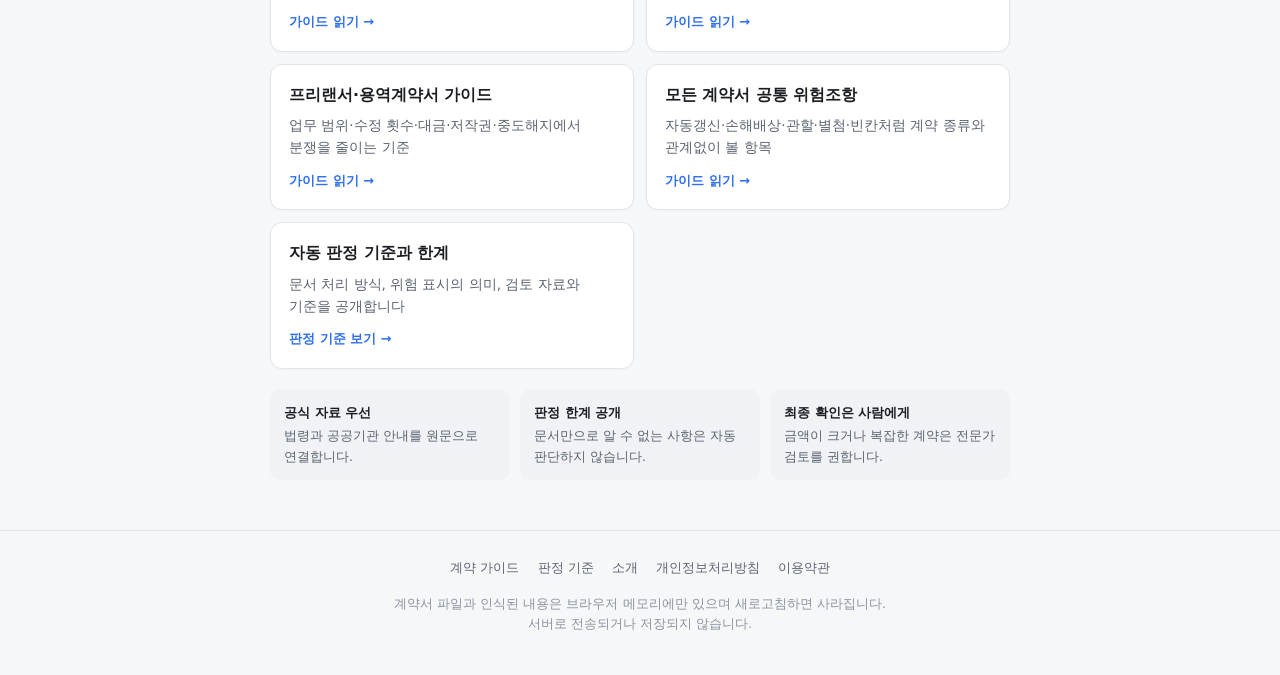
==== commit ed3085b3: "Expand contract guides and AdSense content quality" ====
--- a/index.html
+++ b/index.html
@@ -6,10 +6,11 @@
   <title>계약사항 체크 — 계약서를 올리면 자동으로 점검합니다</title>
   <meta name="description" content="근로계약서, 임대차계약서, 프리랜서 용역계약서 PDF나 사진을 올리면 브라우저에서 바로 문자 인식해 빠진 조항과 독소조항을 점검합니다.">
   <meta name="robots" content="index, follow">
+  <meta name="naver-site-verification" content="bb46c6fb09ca7e08853a6f38e08c5c6ec8c4a75c">
+  <meta name="google-adsense-account" content="ca-pub-8650152036785492">
   <link rel="canonical" href="https://contract-check-one.vercel.app/">
   <link rel="icon" href="data:image/svg+xml,<svg xmlns='http://www.w3.org/2000/svg' viewBox='0 0 100 100'><text y='.9em' font-size='90'>📋</text></svg>">
   <link rel="stylesheet" href="css/style.css">
-
   <meta property="og:type" content="website">
   <meta property="og:locale" content="ko_KR">
   <meta property="og:site_name" content="계약사항 체크">
@@ -42,13 +43,19 @@
 
   <header class="site-header">
     <div class="wrap header-inner">
-      <div class="brand">
+      <a class="brand" href="/" style="text-decoration:none; color:inherit;">
         <span class="brand-mark" aria-hidden="true">📋</span>
         <div>
           <p class="brand-title">계약사항 체크</p>
           <p class="brand-sub">계약서를 올리면 빠진 조항을 찾아드립니다</p>
         </div>
-      </div>
+      </a>
+      <nav class="site-nav" aria-label="주요 메뉴">
+        <a href="/" aria-current="page">점검 도구</a>
+        <a href="#guides">계약 가이드</a>
+        <a href="/guides/methodology.html">판정 기준</a>
+        <a href="/about.html">소개</a>
+      </nav>
       <div class="header-actions">
         <button type="button" id="feedbackBtn" class="ghost-btn">
           <span aria-hidden="true">💬</span> 문의
@@ -61,10 +68,15 @@
   </header>
 
   <main id="main" class="wrap">
-    <h1 class="visually-hidden">계약사항 체크 — 계약서를 올리면 자동으로 점검합니다</h1>
-
     <!-- ===== 1단계: 업로드 ===== -->
     <section id="uploadView">
+      <div class="tool-intro">
+        <h1>계약서를 올리면 확인할 조항을 정리해드립니다</h1>
+        <p>
+          근로·주택임대차·프리랜서 계약서의 문구를 기기 안에서 읽어 필수 항목과 주의할 표현을 찾습니다.
+          자동 결과마다 근거 문장을 함께 보여주므로 원문과 바로 대조할 수 있습니다.
+        </p>
+      </div>
       <p class="disclaimer" role="note">
         <strong>안내</strong> — 자동 판정은 계약서에 특정 문구가 있는지 기계적으로 찾아본 결과일 뿐,
         조항의 의미를 이해한 법률 자문이 아닙니다. 반드시 근거 문장을 직접 확인하시고,
@@ -103,6 +115,7 @@
         <div class="preview-head">
           <h2 id="previewHeading">미리 보기 — <span id="previewTypeName">근로계약서</span> 점검 항목 <span id="previewCount" class="preview-count"></span></h2>
           <p class="preview-sub">계약서를 올리지 않아도 어떤 항목을 확인하는지 먼저 볼 수 있습니다. 자동 판정을 받고 싶으면 위에서 파일을 올려주세요.</p>
+          <p class="preview-source" id="previewSource"></p>
         </div>
         <div id="previewList" class="checklist"></div>
       </section>
@@ -118,6 +131,48 @@
           <li><strong>본문으로 알 수 없는 항목은 판정하지 않습니다.</strong> 등기부 확인처럼 문서 밖의 일은 "직접 확인"으로 남깁니다.</li>
         </ol>
       </details>
+
+      <section class="resource-hub" id="guides" aria-labelledby="guidesHeading">
+        <h2 id="guidesHeading">서명 전에 읽는 계약 가이드</h2>
+        <p class="resource-lede">
+          자동 점검이 찾는 문구의 의미와 문서 밖에서 직접 확인해야 할 사항을 계약 유형별로 정리했습니다.
+          각 글은 국가법령정보센터와 공공기관 자료를 출처로 연결합니다.
+        </p>
+
+        <div class="guide-grid">
+          <a class="guide-card" href="/guides/employment.html">
+            <strong>근로계약서 확인 가이드</strong>
+            <span>임금·근로시간·휴일·연차와 위약금 조항을 서명 전에 확인하는 순서</span>
+            <span class="guide-link">가이드 읽기 →</span>
+          </a>
+          <a class="guide-card" href="/guides/lease.html">
+            <strong>주택임대차계약서 확인 가이드</strong>
+            <span>등기부·선순위 권리·확정일자·보증 가입을 계약 전후로 나눠 확인</span>
+            <span class="guide-link">가이드 읽기 →</span>
+          </a>
+          <a class="guide-card" href="/guides/freelance.html">
+            <strong>프리랜서·용역계약서 가이드</strong>
+            <span>업무 범위·수정 횟수·대금·저작권·중도해지에서 분쟁을 줄이는 기준</span>
+            <span class="guide-link">가이드 읽기 →</span>
+          </a>
+          <a class="guide-card" href="/guides/common.html">
+            <strong>모든 계약서 공통 위험조항</strong>
+            <span>자동갱신·손해배상·관할·별첨·빈칸처럼 계약 종류와 관계없이 볼 항목</span>
+            <span class="guide-link">가이드 읽기 →</span>
+          </a>
+          <a class="guide-card" href="/guides/methodology.html">
+            <strong>자동 판정 기준과 한계</strong>
+            <span>문서 처리 방식, 위험 표시의 의미, 검토 자료와 기준을 공개합니다</span>
+            <span class="guide-link">판정 기준 보기 →</span>
+          </a>
+        </div>
+
+        <div class="trust-strip" aria-label="콘텐츠 운영 원칙">
+          <div class="trust-item"><strong>공식 자료 우선</strong>법령과 공공기관 안내를 원문으로 연결합니다.</div>
+          <div class="trust-item"><strong>판정 한계 공개</strong>문서만으로 알 수 없는 사항은 자동 판단하지 않습니다.</div>
+          <div class="trust-item"><strong>최종 확인은 사람에게</strong>금액이 크거나 복잡한 계약은 전문가 검토를 권합니다.</div>
+        </div>
+      </section>
     </section>
 
     <!-- ===== 2단계: 진행 중 ===== -->
@@ -196,6 +251,8 @@
   <footer class="site-footer">
     <div class="wrap">
       <nav class="footer-nav" aria-label="사이트 정보">
+        <a href="/#guides">계약 가이드</a>
+        <a href="/guides/methodology.html">판정 기준</a>
         <a href="/about.html">소개</a>
         <a href="/privacy.html">개인정보처리방침</a>
         <a href="/terms.html">이용약관</a>
--- a/css/style.css
+++ b/css/style.css
@@ -85,6 +85,19 @@
 .brand-title { margin: 0; font-size: 19px; font-weight: 700; letter-spacing: -.02em; }
 .brand-sub { margin: 1px 0 0; font-size: 13px; color: var(--text-faint); }
 
+.site-nav {
+  display: flex; align-items: center; justify-content: center; gap: 4px;
+  margin-left: auto;
+}
+.site-nav a {
+  padding: 7px 10px; border-radius: 8px;
+  color: var(--text-soft); font-size: 13px; font-weight: 600;
+  text-decoration: none; white-space: nowrap;
+}
+.site-nav a:hover, .site-nav a[aria-current="page"] {
+  background: var(--accent-soft); color: var(--accent);
+}
+
 .visually-hidden {
   position: absolute; width: 1px; height: 1px; padding: 0; margin: -1px;
   overflow: hidden; clip: rect(0, 0, 0, 0); white-space: nowrap; border: 0;
@@ -296,6 +309,9 @@
 }
 .preview-count { font-weight: 500; color: var(--text-faint); font-size: 13px; }
 .preview-sub { margin: 6px 0 0; font-size: 13.5px; color: var(--text-soft); }
+.preview-source { margin: 7px 0 0; font-size: 12.5px; color: var(--text-faint); }
+.preview-source a { color: var(--accent); text-decoration: none; }
+.preview-source a:hover { text-decoration: underline; }
 .preview-block .checklist { margin-top: 16px; }
 .preview-block .item { border-left: 3px solid var(--border); }
 
@@ -309,6 +325,49 @@
 .how-it-works ol { margin: 12px 0 0; padding-left: 20px; }
 .how-it-works li { margin-bottom: 7px; }
 .how-it-works strong { color: var(--text); }
+
+/* ===== 홈 콘텐츠 허브 ===== */
+.tool-intro { margin-top: 24px; }
+.tool-intro h1 {
+  margin: 0; font-size: clamp(23px, 4vw, 30px); line-height: 1.35;
+  letter-spacing: -.035em;
+}
+.tool-intro p {
+  margin: 9px 0 0; max-width: 680px;
+  color: var(--text-soft); font-size: 15px;
+}
+
+.resource-hub { margin-top: 36px; padding-top: 30px; border-top: 1px solid var(--border); }
+.resource-hub > h2 { margin: 0; font-size: 21px; letter-spacing: -.02em; }
+.resource-lede { margin: 7px 0 0; color: var(--text-soft); font-size: 14.5px; }
+.guide-grid {
+  display: grid; grid-template-columns: repeat(2, minmax(0, 1fr));
+  gap: 12px; margin-top: 18px;
+}
+.guide-card {
+  display: block; padding: 18px;
+  background: var(--surface); border: 1px solid var(--border);
+  border-radius: var(--radius); color: inherit; text-decoration: none;
+  box-shadow: 0 1px 2px rgba(16, 24, 40, .03);
+  transition: transform .15s, border-color .15s, box-shadow .15s;
+}
+.guide-card:hover {
+  transform: translateY(-2px); border-color: var(--accent);
+  box-shadow: var(--shadow);
+}
+.guide-card strong { display: block; font-size: 15.5px; }
+.guide-card span { display: block; margin-top: 6px; color: var(--text-soft); font-size: 13.5px; }
+.guide-card .guide-link { margin-top: 11px; color: var(--accent); font-size: 13px; font-weight: 700; }
+
+.trust-strip {
+  display: grid; grid-template-columns: repeat(3, 1fr); gap: 10px;
+  margin-top: 20px;
+}
+.trust-item {
+  padding: 13px 14px; background: var(--surface-2); border-radius: 10px;
+  font-size: 12.5px; color: var(--text-soft);
+}
+.trust-item strong { display: block; margin-bottom: 3px; color: var(--text); font-size: 13px; }
 
 /* ===== 진행 ===== */
 .progress-card {
@@ -529,6 +588,93 @@
   margin-bottom: 20px; font-size: 13.5px; color: var(--text-soft); text-decoration: none;
 }
 .back-link:hover { color: var(--accent); }
+
+/* ===== 계약 가이드·편집 원칙 ===== */
+.article-page { max-width: 820px; }
+.article-kicker {
+  margin: 0 0 8px; color: var(--accent); font-size: 13px;
+  font-weight: 700; letter-spacing: .02em;
+}
+.article-page h1 { max-width: 760px; font-size: clamp(25px, 5vw, 34px); line-height: 1.35; }
+.article-lede {
+  margin: 14px 0 0; max-width: 740px;
+  font-size: 16px; line-height: 1.75; color: var(--text-soft);
+}
+.byline {
+  display: flex; align-items: center; flex-wrap: wrap; gap: 7px 12px;
+  margin: 18px 0 28px; padding: 12px 14px;
+  background: var(--surface-2); border-radius: 10px;
+  color: var(--text-soft); font-size: 12.5px;
+}
+.byline strong { color: var(--text); }
+
+.article-page .doc-body h2 { margin-top: 38px; font-size: 20px; }
+.article-page .doc-body h3 { margin: 24px 0 8px; font-size: 16px; }
+.article-page .doc-body p,
+.article-page .doc-body li { font-size: 15px; line-height: 1.78; }
+.article-page .doc-body ol { margin: 0 0 14px; padding-left: 22px; }
+
+.fact-grid {
+  display: grid; grid-template-columns: repeat(2, minmax(0, 1fr));
+  gap: 10px; margin: 16px 0 22px;
+}
+.fact-card {
+  padding: 16px; background: var(--surface);
+  border: 1px solid var(--border); border-radius: 10px;
+}
+.fact-card strong { display: block; margin-bottom: 5px; font-size: 14.5px; }
+.fact-card p { margin: 0 !important; font-size: 13.5px !important; }
+
+.clause-example {
+  margin: 14px 0; padding: 15px 17px;
+  background: var(--surface); border: 1px solid var(--border);
+  border-left: 4px solid var(--accent); border-radius: 10px;
+}
+.clause-example.risk { border-left-color: var(--danger); }
+.clause-example .example-label {
+  display: block; margin-bottom: 6px; font-size: 12px; font-weight: 800;
+  color: var(--accent);
+}
+.clause-example.risk .example-label { color: var(--danger); }
+.clause-example p { margin: 0 !important; color: var(--text) !important; }
+
+.article-callout {
+  margin: 22px 0; padding: 16px 18px;
+  background: var(--accent-soft); border-radius: var(--radius);
+}
+.article-callout strong { display: block; margin-bottom: 5px; }
+.article-callout p { margin: 0 !important; font-size: 14px !important; }
+
+.source-list {
+  margin-top: 14px !important; padding: 16px 18px 10px 36px !important;
+  background: var(--surface); border: 1px solid var(--border);
+  border-radius: var(--radius);
+}
+.source-list li { margin-bottom: 8px; font-size: 14px !important; }
+.source-list a { font-weight: 600; }
+.source-note { color: var(--text-faint) !important; font-size: 13px !important; }
+
+.related-guides {
+  display: flex; flex-wrap: wrap; gap: 8px; margin-top: 16px;
+}
+.related-guides a {
+  padding: 8px 11px; background: var(--surface); border: 1px solid var(--border);
+  border-radius: 8px; text-decoration: none; font-size: 13px; font-weight: 600;
+}
+.related-guides a:hover { border-color: var(--accent); }
+
+.editorial-box {
+  margin: 20px 0; padding: 18px;
+  background: var(--surface); border: 1px solid var(--border); border-radius: var(--radius);
+}
+.editorial-box h3 { margin-top: 0 !important; }
+
+.content-table { width: 100%; margin: 14px 0 20px; border-collapse: collapse; font-size: 14px; }
+.content-table th, .content-table td {
+  padding: 11px 12px; border: 1px solid var(--border); text-align: left; vertical-align: top;
+}
+.content-table th { background: var(--surface-2); color: var(--text); }
+.content-table td { background: var(--surface); color: var(--text-soft); }
 
 /* ===== 모바일 ===== */
 @media (max-width: 560px) {
@@ -541,10 +687,20 @@
   .toolbar { flex-direction: column; align-items: stretch; }
   .toolbar-actions .btn { width: 100%; }
   .brand-sub { display: none; }
+  .header-inner { flex-wrap: wrap; gap: 8px; }
+  .site-nav {
+    order: 3; width: 100%; justify-content: flex-start;
+    overflow-x: auto; padding-top: 2px;
+  }
+  .site-nav a { padding: 6px 9px; }
   .upload-actions { flex-direction: column; }
   .fb-dialog { width: calc(100vw - 20px); padding: 18px 16px; }
   .fb-ticket { flex-direction: column; gap: 10px; }
   .fb-ticket .btn { width: 100%; }
+  .guide-grid, .fact-grid { grid-template-columns: 1fr; }
+  .trust-strip { grid-template-columns: 1fr; }
+  .article-page .doc-body h2 { margin-top: 32px; }
+  .content-table { display: block; overflow-x: auto; }
 }
 
 /* ===== 인쇄 ===== */
